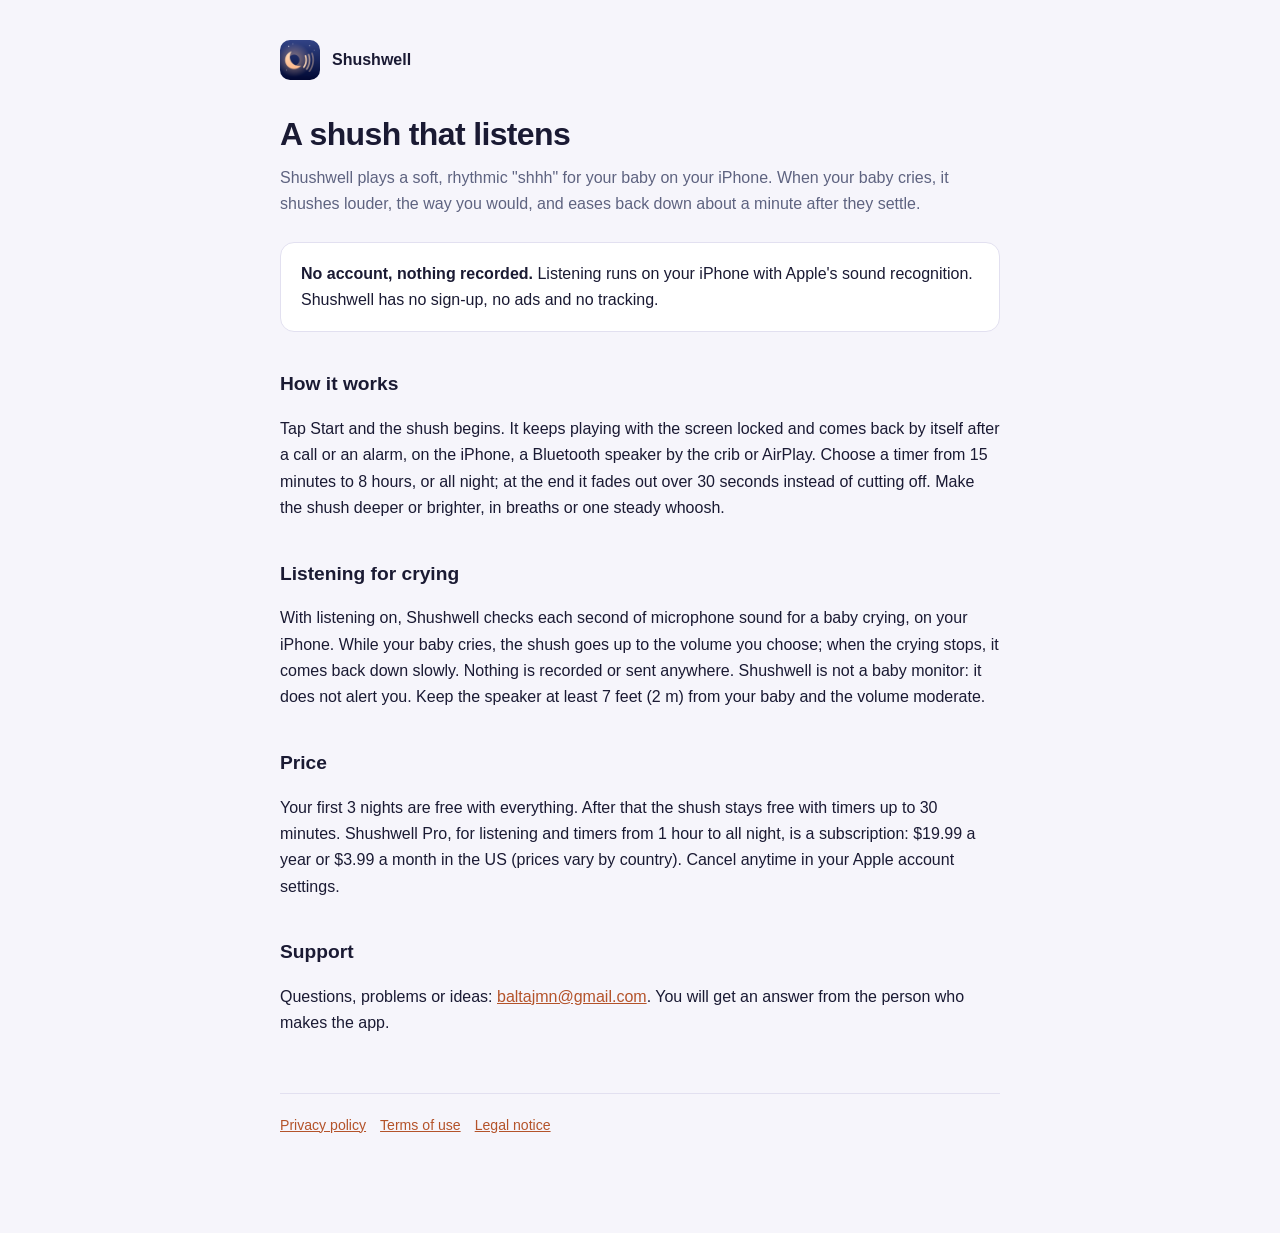
==== index.html @ a07740db "Shushwell: web de soporte, privacidad y aviso legal Co-Authored-By: Claude Opus 5.5 <noreply@anthrop" ====
<!doctype html>
<html lang="en">
<head>
<meta charset="utf-8">
<meta name="viewport" content="width=device-width, initial-scale=1">
<title>Shushwell: Shusher for Baby, for iPhone</title>
<meta name="description" content="A soft, rhythmic shush for your baby that keeps going with the screen locked and on Bluetooth, and shushes louder when your baby cries. No account, nothing recorded.">
<link rel="canonical" href="https://shushwell.baltajmn.dev/">
<link rel="icon" href="/sw/icon-64.png" type="image/png">
<link rel="apple-touch-icon" href="/sw/icon-180.png">
<link rel="stylesheet" href="/sw/site.css">
</head>
<body>
<main>
<a class="brand" href="/"><img src="/sw/icon-180.png" alt="">Shushwell</a>
<h1>A shush that listens</h1>
<p class="lede">Shushwell plays a soft, rhythmic "shhh" for your baby on your iPhone. When your baby cries, it shushes louder, the way you would, and eases back down about a minute after they settle.</p>

<div class="box"><p><strong>No account, nothing recorded.</strong> Listening runs on your iPhone with Apple's sound recognition. Shushwell has no sign-up, no ads and no tracking.</p></div>

<h2>How it works</h2>
<p>Tap Start and the shush begins. It keeps playing with the screen locked and comes back by itself after a call or an alarm, on the iPhone, a Bluetooth speaker by the crib or AirPlay. Choose a timer from 15 minutes to 8 hours, or all night; at the end it fades out over 30 seconds instead of cutting off. Make the shush deeper or brighter, in breaths or one steady whoosh.</p>

<h2>Listening for crying</h2>
<p>With listening on, Shushwell checks each second of microphone sound for a baby crying, on your iPhone. While your baby cries, the shush goes up to the volume you choose; when the crying stops, it comes back down slowly. Nothing is recorded or sent anywhere. Shushwell is not a baby monitor: it does not alert you. Keep the speaker at least 7 feet (2 m) from your baby and the volume moderate.</p>

<h2>Price</h2>
<p>Your first 3 nights are free with everything. After that the shush stays free with timers up to 30 minutes. Shushwell Pro, for listening and timers from 1 hour to all night, is a subscription: $19.99 a year or $3.99 a month in the US (prices vary by country). Cancel anytime in your Apple account settings.</p>

<h2>Support</h2>
<p>Questions, problems or ideas: <a href="mailto:baltajmn@gmail.com?subject=Shushwell">baltajmn@gmail.com</a>. You will get an answer from the person who makes the app.</p>

<footer><a href="/privacy/">Privacy policy</a><a href="https://www.apple.com/legal/internet-services/itunes/dev/stdeula/">Terms of use</a><a href="/legal.html">Legal notice</a></footer>
</main>
</body>
</html>
---- sw/site.css ----
:root { --bg: #F6F5FB; --surface: #FFFFFF; --ink: #1A1A33; --muted: #5E6380; --line: #E2E0F0; --accent: #B4532A; }
@media (prefers-color-scheme: dark) {
  :root { --bg: #0B0E24; --surface: #161C46; --ink: #ECEBF7; --muted: #A3A6C8; --line: #2A3170; --accent: #FFB98A; }
}
* { box-sizing: border-box; }
body { margin: 0; padding: 40px 20px 96px; background: var(--bg); color: var(--ink);
  font: 16px/1.65 -apple-system, BlinkMacSystemFont, "Segoe UI", Roboto, Helvetica, Arial, sans-serif; }
main { max-width: 720px; margin: 0 auto; }
h1 { font-size: 2rem; font-weight: 650; letter-spacing: -0.02em; margin: 0 0 4px; }
h2 { font-size: 1.2rem; font-weight: 650; margin: 36px 0 8px; }
.brand { display: flex; align-items: center; gap: 12px; margin: 0 0 28px; text-decoration: none; color: var(--ink); font-weight: 650; }
.brand img { width: 40px; height: 40px; border-radius: 10px; }
.lede { color: var(--muted); margin: 0 0 24px; }
.box { background: var(--surface); border: 1px solid var(--line); border-radius: 14px; padding: 18px 20px; margin: 24px 0; }
.box p { margin: 0; }
table { border-collapse: collapse; width: 100%; font-size: 0.94rem; }
th, td { text-align: left; padding: 10px 12px; border-bottom: 1px solid var(--line); vertical-align: top; }
th { color: var(--muted); font-weight: 600; width: 32%; }
a { color: var(--accent); }
footer { color: var(--muted); font-size: 0.88rem; margin-top: 56px; border-top: 1px solid var(--line); padding-top: 20px; }
footer a { margin-right: 14px; }
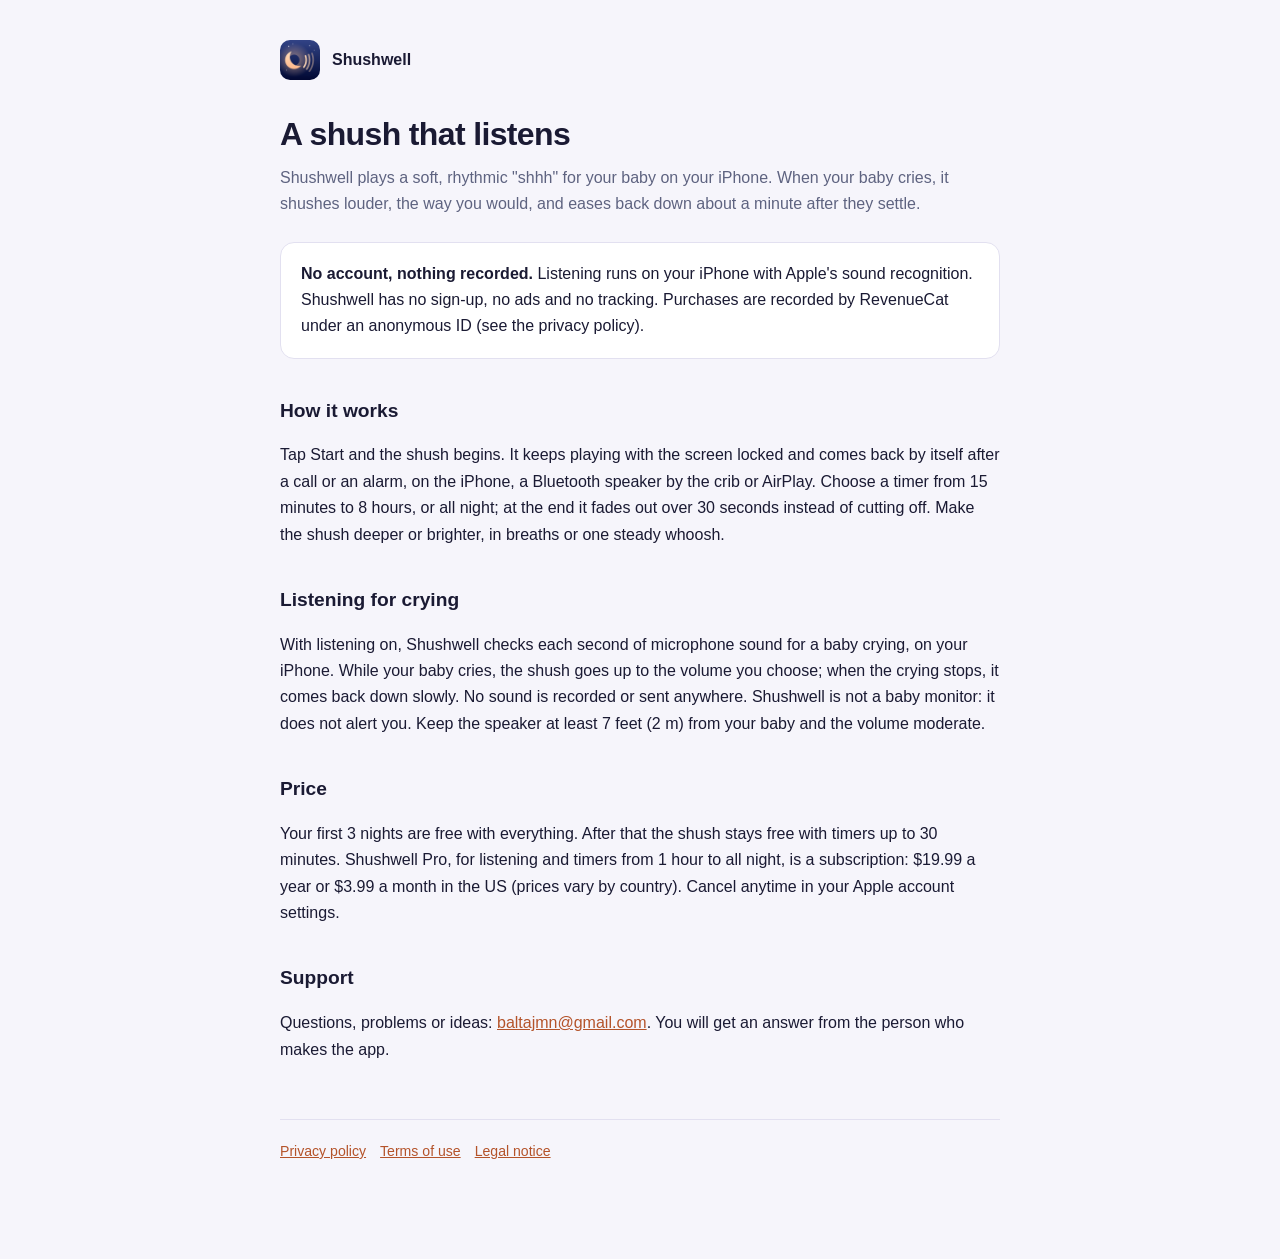
==== commit 9ceef41d: "Privacy: RevenueCat records purchases Co-Authored-By: Claude Opus 5.5 <noreply@anthropic.com>" ====
--- a/index.html
+++ b/index.html
@@ -16,13 +16,13 @@
 <h1>A shush that listens</h1>
 <p class="lede">Shushwell plays a soft, rhythmic "shhh" for your baby on your iPhone. When your baby cries, it shushes louder, the way you would, and eases back down about a minute after they settle.</p>
 
-<div class="box"><p><strong>No account, nothing recorded.</strong> Listening runs on your iPhone with Apple's sound recognition. Shushwell has no sign-up, no ads and no tracking.</p></div>
+<div class="box"><p><strong>No account, nothing recorded.</strong> Listening runs on your iPhone with Apple's sound recognition. Shushwell has no sign-up, no ads and no tracking. Purchases are recorded by RevenueCat under an anonymous ID (see the privacy policy).</p></div>
 
 <h2>How it works</h2>
 <p>Tap Start and the shush begins. It keeps playing with the screen locked and comes back by itself after a call or an alarm, on the iPhone, a Bluetooth speaker by the crib or AirPlay. Choose a timer from 15 minutes to 8 hours, or all night; at the end it fades out over 30 seconds instead of cutting off. Make the shush deeper or brighter, in breaths or one steady whoosh.</p>
 
 <h2>Listening for crying</h2>
-<p>With listening on, Shushwell checks each second of microphone sound for a baby crying, on your iPhone. While your baby cries, the shush goes up to the volume you choose; when the crying stops, it comes back down slowly. Nothing is recorded or sent anywhere. Shushwell is not a baby monitor: it does not alert you. Keep the speaker at least 7 feet (2 m) from your baby and the volume moderate.</p>
+<p>With listening on, Shushwell checks each second of microphone sound for a baby crying, on your iPhone. While your baby cries, the shush goes up to the volume you choose; when the crying stops, it comes back down slowly. No sound is recorded or sent anywhere. Shushwell is not a baby monitor: it does not alert you. Keep the speaker at least 7 feet (2 m) from your baby and the volume moderate.</p>
 
 <h2>Price</h2>
 <p>Your first 3 nights are free with everything. After that the shush stays free with timers up to 30 minutes. Shushwell Pro, for listening and timers from 1 hour to all night, is a subscription: $19.99 a year or $3.99 a month in the US (prices vary by country). Cancel anytime in your Apple account settings.</p>
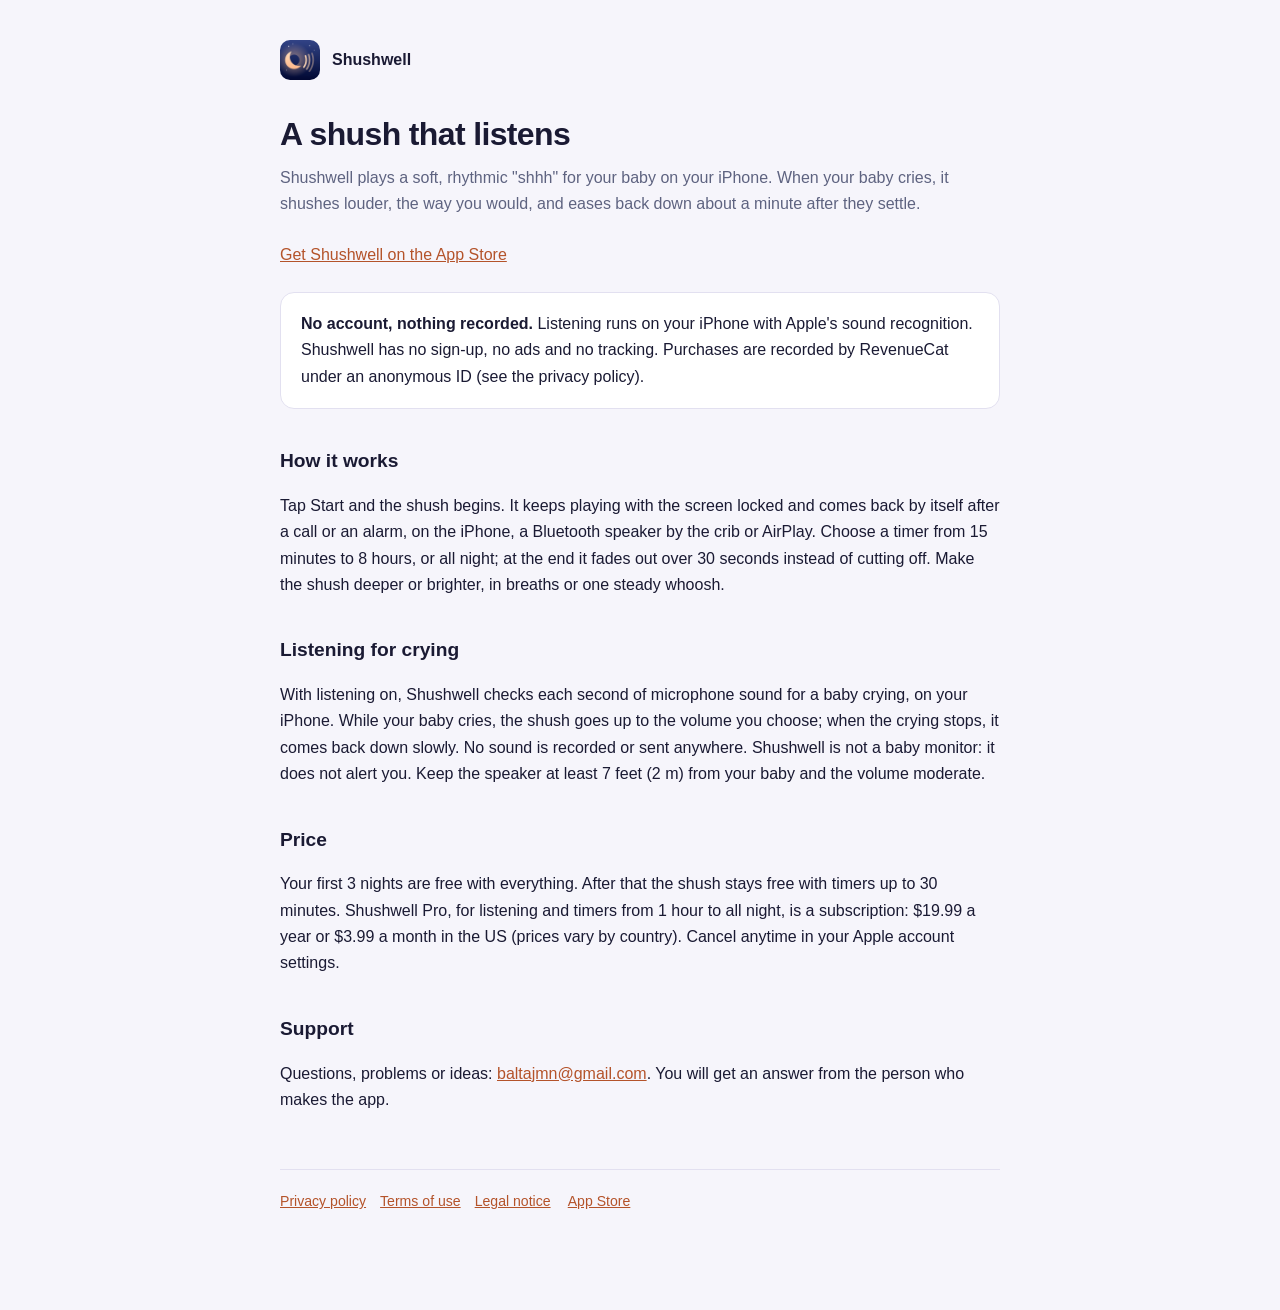
==== commit 0c8d0278: "Home: App Store link with campaign, sitemap, robots and IndexNow key The page had no way to install " ====
--- a/index.html
+++ b/index.html
@@ -15,6 +15,7 @@
 <a class="brand" href="/"><img src="/sw/icon-180.png" alt="">Shushwell</a>
 <h1>A shush that listens</h1>
 <p class="lede">Shushwell plays a soft, rhythmic "shhh" for your baby on your iPhone. When your baby cries, it shushes louder, the way you would, and eases back down about a minute after they settle.</p>
+<p><a href="https://apps.apple.com/app/apple-store/id6833074761?pt=129564006&amp;ct=web-home&amp;mt=8">Get Shushwell on the App Store</a></p>
 
 <div class="box"><p><strong>No account, nothing recorded.</strong> Listening runs on your iPhone with Apple's sound recognition. Shushwell has no sign-up, no ads and no tracking. Purchases are recorded by RevenueCat under an anonymous ID (see the privacy policy).</p></div>
 
@@ -30,7 +31,7 @@
 <h2>Support</h2>
 <p>Questions, problems or ideas: <a href="mailto:baltajmn@gmail.com?subject=Shushwell">baltajmn@gmail.com</a>. You will get an answer from the person who makes the app.</p>
 
-<footer><a href="/privacy/">Privacy policy</a><a href="https://www.apple.com/legal/internet-services/itunes/dev/stdeula/">Terms of use</a><a href="/legal.html">Legal notice</a></footer>
+<footer><a href="/privacy/">Privacy policy</a><a href="https://www.apple.com/legal/internet-services/itunes/dev/stdeula/">Terms of use</a><a href="/legal.html">Legal notice</a> <a href="https://apps.apple.com/app/apple-store/id6833074761?pt=129564006&amp;ct=web-home&amp;mt=8">App Store</a></footer>
 </main>
 </body>
 </html>
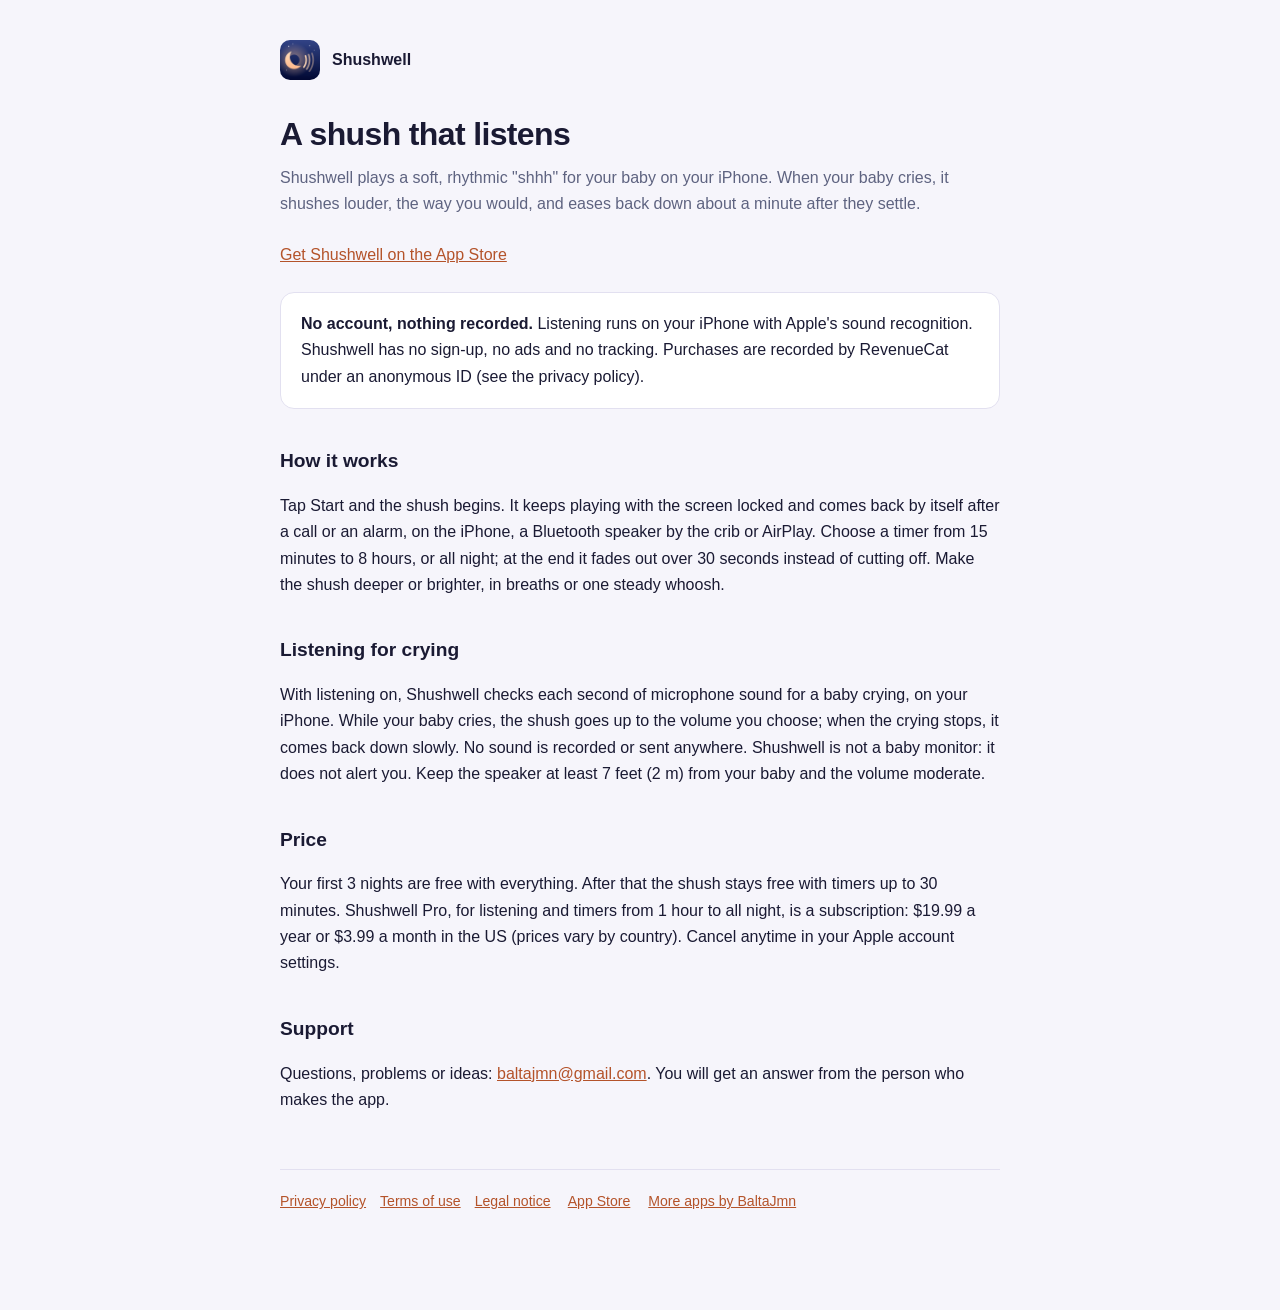
==== commit 727a9296: "Footer link to all apps at baltajmn.dev Co-Authored-By: Claude Opus 5.5 <noreply@anthropic.com>" ====
--- a/index.html
+++ b/index.html
@@ -31,7 +31,7 @@
 <h2>Support</h2>
 <p>Questions, problems or ideas: <a href="mailto:baltajmn@gmail.com?subject=Shushwell">baltajmn@gmail.com</a>. You will get an answer from the person who makes the app.</p>
 
-<footer><a href="/privacy/">Privacy policy</a><a href="https://www.apple.com/legal/internet-services/itunes/dev/stdeula/">Terms of use</a><a href="/legal.html">Legal notice</a> <a href="https://apps.apple.com/app/apple-store/id6833074761?pt=129564006&amp;ct=web-home&amp;mt=8">App Store</a></footer>
+<footer><a href="/privacy/">Privacy policy</a><a href="https://www.apple.com/legal/internet-services/itunes/dev/stdeula/">Terms of use</a><a href="/legal.html">Legal notice</a> <a href="https://apps.apple.com/app/apple-store/id6833074761?pt=129564006&amp;ct=web-home&amp;mt=8">App Store</a> <a href="https://baltajmn.dev/">More apps by BaltaJmn</a></footer>
 </main>
 </body>
 </html>
